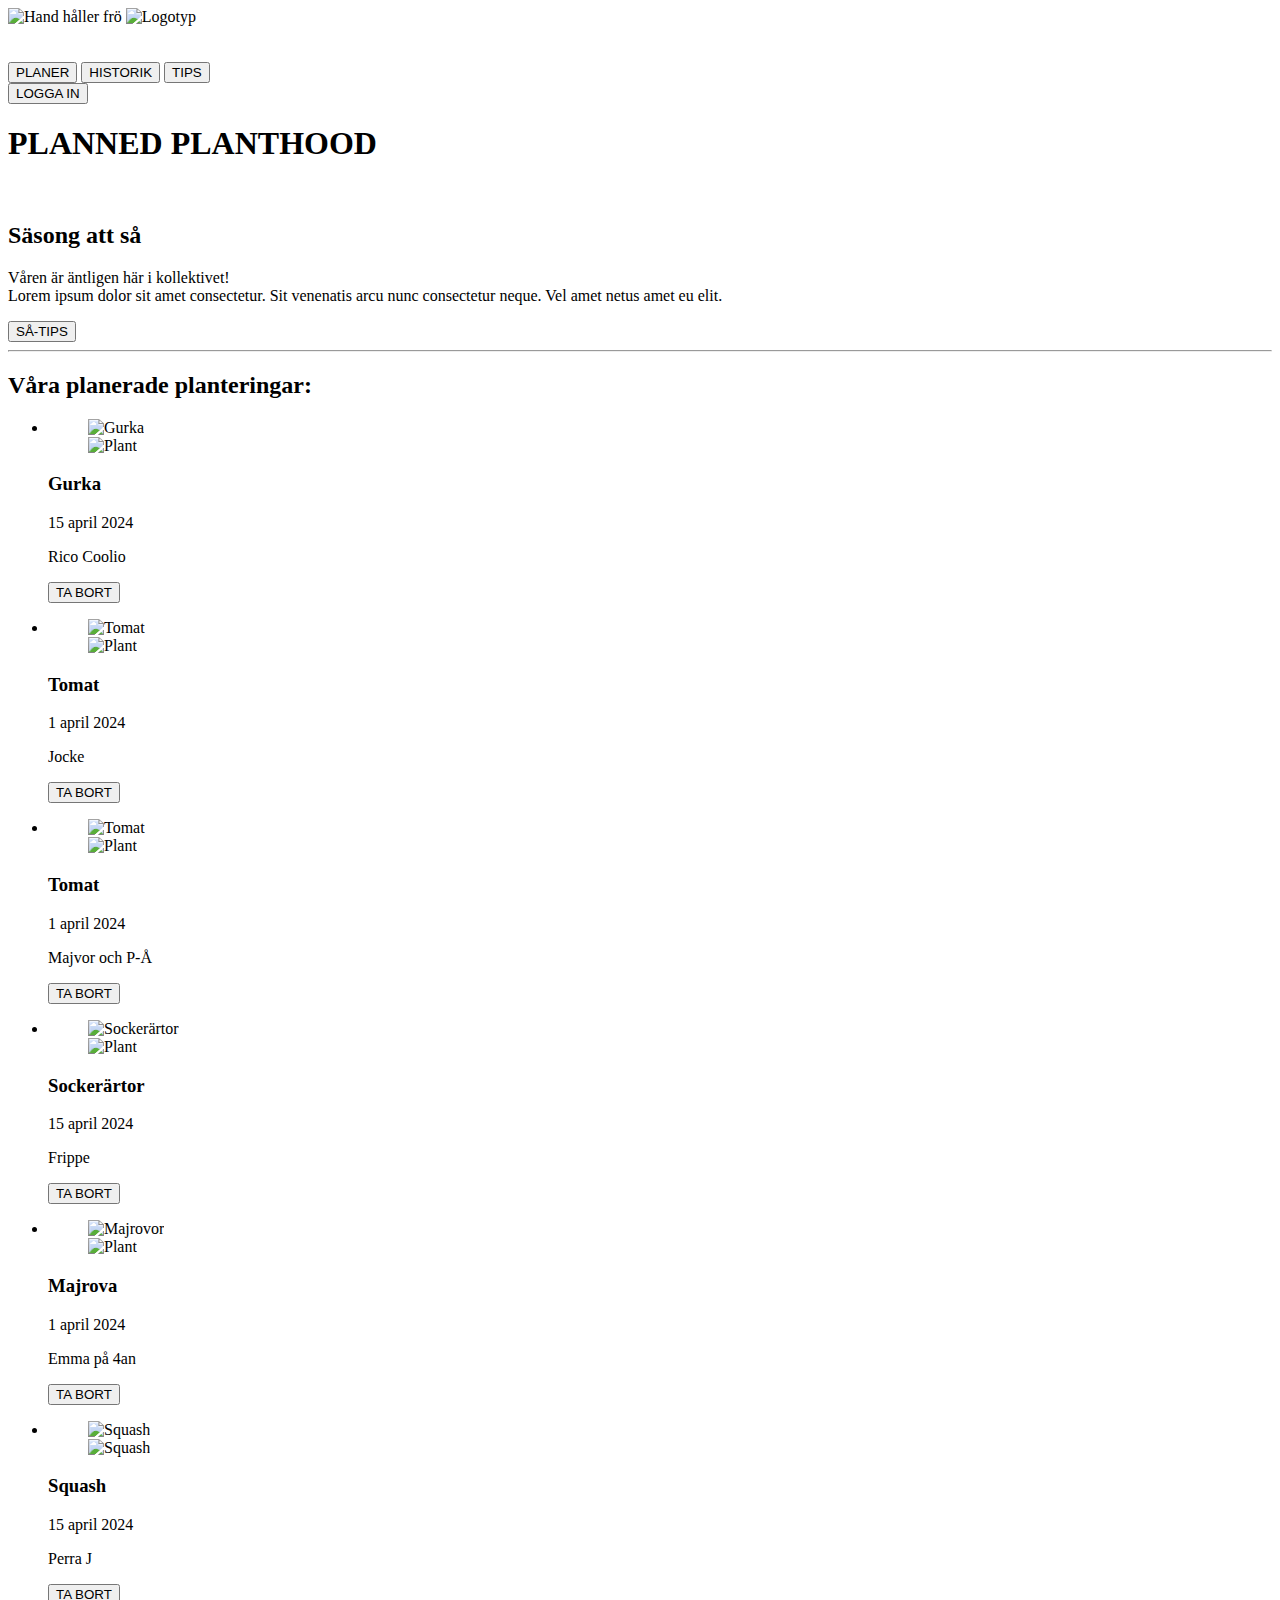
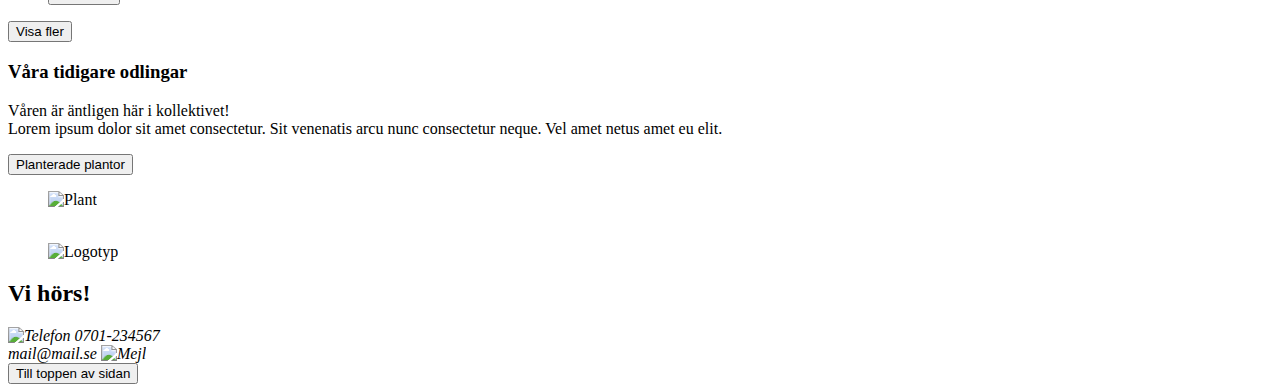
==== index.html @ e072df99 "Index.html" ====
<!DOCTYPE html>
<html lang="en">
  <head>
    <meta charset="UTF-8" />
    <meta name="viewport" content="width=device-width, initial-scale=1.0" />
    <title>Examinerande-Uppgift</title>
    <link rel="stylesheet" href="style.css" />
  </head>
  <body>
    <div class="wrapper">
      <header>
        <section class="header__wrapper">
          <aside class="header__left">
            <article class="header__image-box header__image-box--main">
              <img
                class="header__image header__image--main"
                src="PNG/Hand-Frö.png"
                alt="Hand håller frö"
              />
              <img class="header__overlay" src="SVG/Logo.svg" alt="Logotyp" />
            </article>
          </aside>

          <aside class="header__right">
            <article class="header__image-box header__image-box--top">
              <img
                class="header__image header__image--icon"
                src="SVG/seedling.svg"
                alt=""
              />
            </article>
            <article class="header__image-box header__image-box--bottom">
              <img
                class="header__image header__image--icon"
                src="SVG/dig.svg"
                alt=""
              />
            </article>
          </aside>
        </section>
      </header>

      <nav>
        <button class="main-nav__button">PLANER</button>
        <button class="main-nav__button">HISTORIK</button>
        <button class="main-nav__button">TIPS</button>
        <form action="index2.html" method="get">
          <button type="submit" class="main-nav__button-log">LOGGA IN</button>
        </form>
      </nav>

      <main>
        <section class="main-section">
          <article class="main-section__header">
            <h1 class="main-section__title">PLANNED PLANTHOOD</h1>
          </article>
          <article class="main-section__content">
            <figure class="main-section__figure">
              <figcaption class="main-section__circle">
                <img
                  class="main-section__image"
                  src="SVG/Vectorseedpackage.svg"
                  alt=""
                />
              </figcaption>
            </figure>
            <aside class="main-section__info">
              <section class="main-section__container">
                <h2 class="main-section__subtitle">Säsong att så</h2>
                <p class="main-section__text">
                  Våren är äntligen här i kollektivet!<br />
                  Lorem ipsum dolor sit amet consectetur. Sit venenatis arcu
                  nunc consectetur neque. Vel amet netus amet eu elit.
                </p>
                <button class="main-section__button">SÅ-TIPS</button>
              </section>
            </aside>
          </article>
          <section class="main-section__footer">
            <hr class="main-section__line" />
          </section>
        </section>

        <section class="planned-plantings">
          <h2 class="planned-plantings__title">Våra planerade planteringar:</h2>

          <article class="planned-plantings__row">
            <ul class="planned-plantings__list">
              <li class="planned-plantings__card">
                <figure class="planned-plantings__image-container">
                  <img
                    src="PNG/Gurka.png"
                    alt="Gurka"
                    class="planned-plantings__image"
                  />
                  <figcaption class="planned-plantings__overlay">
                    <img
                      src="SVG/plant.svg"
                      alt="Plant"
                      class="planned-plantings__overlay-icon"
                    />
                  </figcaption>
                </figure>
                <section class="planned-plantings__content">
                  <section class="planned-plantings__header">
                    <h3 class="planned-plantings__plant-name">Gurka</h3>
                    <time class="planned-plantings__date">15 april 2024</time>
                  </section>
                  <section class="planned-plantings__footer">
                    <p class="planned-plantings__person">Rico Coolio</p>
                    <button class="planned-plantings__remove-btn">
                      TA BORT
                    </button>
                  </section>
                </section>
              </li>

              <li class="planned-plantings__card">
                <figure class="planned-plantings__image-container">
                  <img
                    src="PNG/Tomat.png"
                    alt="Tomat"
                    class="planned-plantings__image"
                  />
                  <figcaption class="planned-plantings__overlay">
                    <img
                      src="SVG/plant.svg"
                      alt="Plant"
                      class="planned-plantings__overlay-icon"
                    />
                  </figcaption>
                </figure>
                <section class="planned-plantings__content">
                  <section class="planned-plantings__header">
                    <h3 class="planned-plantings__plant-name">Tomat</h3>
                    <time class="planned-plantings__date">1 april 2024</time>
                  </section>
                  <section class="planned-plantings__footer">
                    <p class="planned-plantings__person">Jocke</p>
                    <button class="planned-plantings__remove-btn">
                      TA BORT
                    </button>
                  </section>
                </section>
              </li>

              <li class="planned-plantings__card">
                <figure class="planned-plantings__image-container">
                  <img
                    src="PNG/Tomat-2.png"
                    alt="Tomat"
                    class="planned-plantings__image"
                  />
                  <figcaption class="planned-plantings__overlay">
                    <img
                      src="SVG/plant.svg"
                      alt="Plant"
                      class="planned-plantings__overlay-icon"
                    />
                  </figcaption>
                </figure>
                <section class="planned-plantings__content">
                  <section class="planned-plantings__header">
                    <h3 class="planned-plantings__plant-name">Tomat</h3>
                    <time class="planned-plantings__date">1 april 2024</time>
                  </section>
                  <section class="planned-plantings__footer">
                    <p class="planned-plantings__person">Majvor och P-Å</p>
                    <button class="planned-plantings__remove-btn">
                      TA BORT
                    </button>
                  </section>
                </section>
              </li>
            </ul>
          </article>

          <article class="planned-plantings__row">
            <ul class="planned-plantings__list">
              <li class="planned-plantings__card">
                <figure class="planned-plantings__image-container">
                  <img
                    src="PNG/Bon.png"
                    alt="Sockerärtor"
                    class="planned-plantings__image"
                  />
                  <figcaption class="planned-plantings__overlay">
                    <img
                      src="SVG/plant.svg"
                      alt="Plant"
                      class="planned-plantings__overlay-icon"
                    />
                  </figcaption>
                </figure>
                <section class="planned-plantings__content">
                  <section class="planned-plantings__header">
                    <h3 class="planned-plantings__plant-name">Sockerärtor</h3>
                    <time class="planned-plantings__date">15 april 2024</time>
                  </section>
                  <section class="planned-plantings__footer">
                    <p class="planned-plantings__person">Frippe</p>
                    <button class="planned-plantings__remove-btn">
                      TA BORT
                    </button>
                  </section>
                </section>
              </li>

              <li class="planned-plantings__card">
                <figure class="planned-plantings__image-container">
                  <img
                    src="PNG/Majrova.png"
                    alt="Majrovor"
                    class="planned-plantings__image"
                  />
                  <figcaption class="planned-plantings__overlay">
                    <img
                      src="SVG/plant.svg"
                      alt="Plant"
                      class="planned-plantings__overlay-icon"
                    />
                  </figcaption>
                </figure>
                <section class="planned-plantings__content">
                  <section class="planned-plantings__header">
                    <h3 class="planned-plantings__plant-name">Majrova</h3>
                    <time class="planned-plantings__date">1 april 2024</time>
                  </section>
                  <section class="planned-plantings__footer">
                    <p class="planned-plantings__person">Emma på 4an</p>
                    <button class="planned-plantings__remove-btn">
                      TA BORT
                    </button>
                  </section>
                </section>
              </li>

              <li class="planned-plantings__card">
                <figure class="planned-plantings__image-container">
                  <img
                    src="PNG/Squash.png"
                    alt="Squash"
                    class="planned-plantings__image"
                  />
                  <figcaption class="planned-plantings__overlay">
                    <img
                      src="SVG/plant.svg"
                      alt="Squash"
                      class="planned-plantings__overlay-icon"
                    />
                  </figcaption>
                </figure>
                <section class="planned-plantings__content">
                  <section class="planned-plantings__header">
                    <h3 class="planned-plantings__plant-name">Squash</h3>
                    <time class="planned-plantings__date">15 april 2024</time>
                  </section>
                  <section class="planned-plantings__footer">
                    <p class="planned-plantings__person">Perra J</p>
                    <button class="planned-plantings__remove-btn">
                      TA BORT
                    </button>
                  </section>
                </section>
              </li>
            </ul>
          </article>

          <button class="planned-plantings__more-btn">Visa fler</button>
        </section>

        <section class="end-section">
          <article class="end-section__content">
            <aside class="end-section__info">
              <section class="end-section__container">
                <h3 class="end-section__h3">Våra tidigare odlingar</h3>
                <p class="end-section__text">
                  Våren är äntligen här i kollektivet!<br />
                  Lorem ipsum dolor sit amet consectetur. Sit venenatis arcu
                  nunc consectetur neque. Vel amet netus amet eu elit.
                </p>
                <button class="end-section__button">Planterade plantor</button>
              </section>
            </aside>

            <figure class="end-section__figure">
              <figcaption class="end-section__circle">
                <img
                  class="end-section__image"
                  src="SVG/plant.svg"
                  alt="Plant"
                />
              </figcaption>
            </figure>
          </article>
        </section>
      </main>

      <footer class="footer frame">
        <section class="footer__main">
          <figure class="footer__image-container">
            <img class="footer__image" src="PNG/Hand-Jord.png" alt="" />
            <figcaption class="footer__overlay"></figcaption>
            <img class="footer__logo" src="SVG/Logo.svg" alt="Logotyp" />
          </figure>
      
          <section class="footer__content">
            <h2 class="footer__heading">Vi hörs!</h2>
          </section>
      
          <address class="footer__contact">
            <article class="footer__contact-item footer__contact-item--phone">
              <img class="footer__icon" src="SVG/telephone.svg" alt="Telefon" />
              <span class="footer__contact-info">0701-234567</span>
            </article>
            <section class="footer__contact-item footer__contact-item--email">
              <span class="footer__contact-info">mail@mail.se</span>
              <img class="footer__icon" src="SVG/envelope.svg" alt="Mejl" />
            </section>
          </address>
        </section>
      
        <section class="footer__to-top">
          <button class="footer__button">Till toppen av sidan</button>
        </section>
      </footer>
    </div>
  </body>
</html>
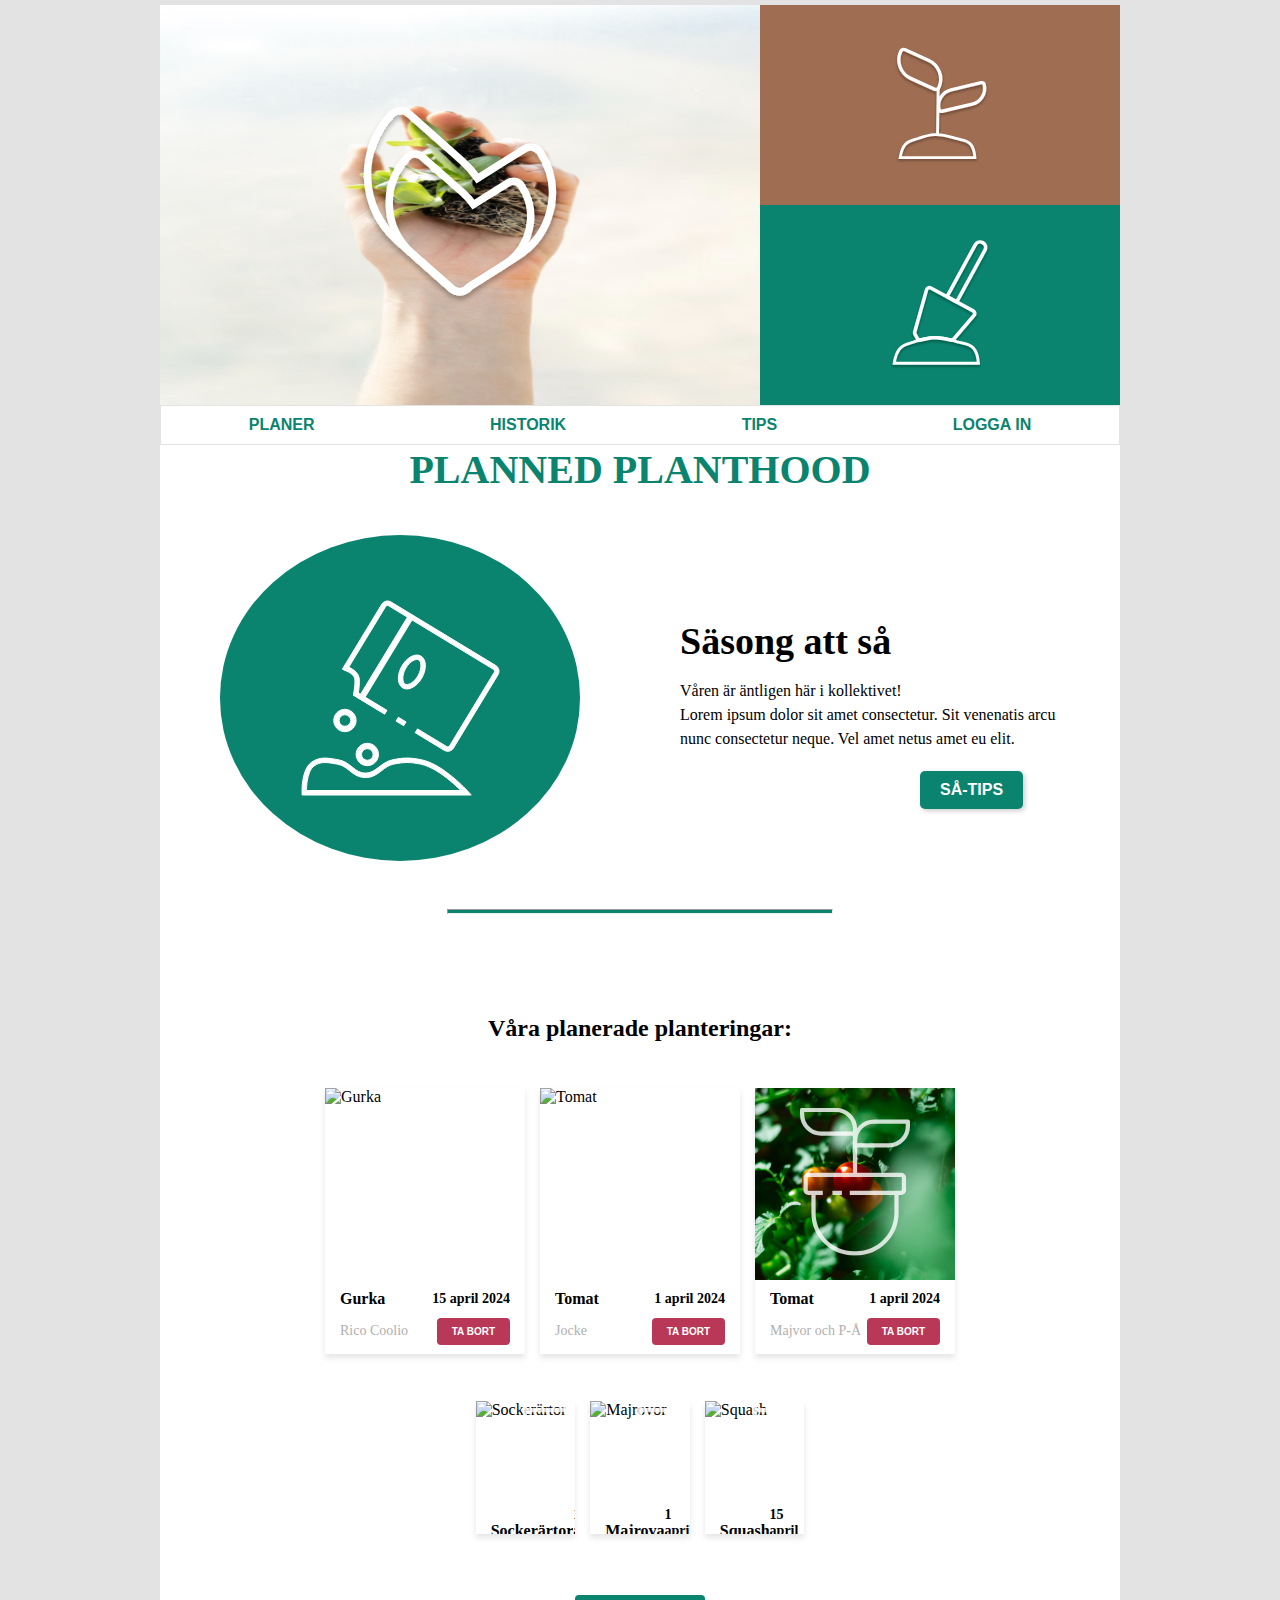
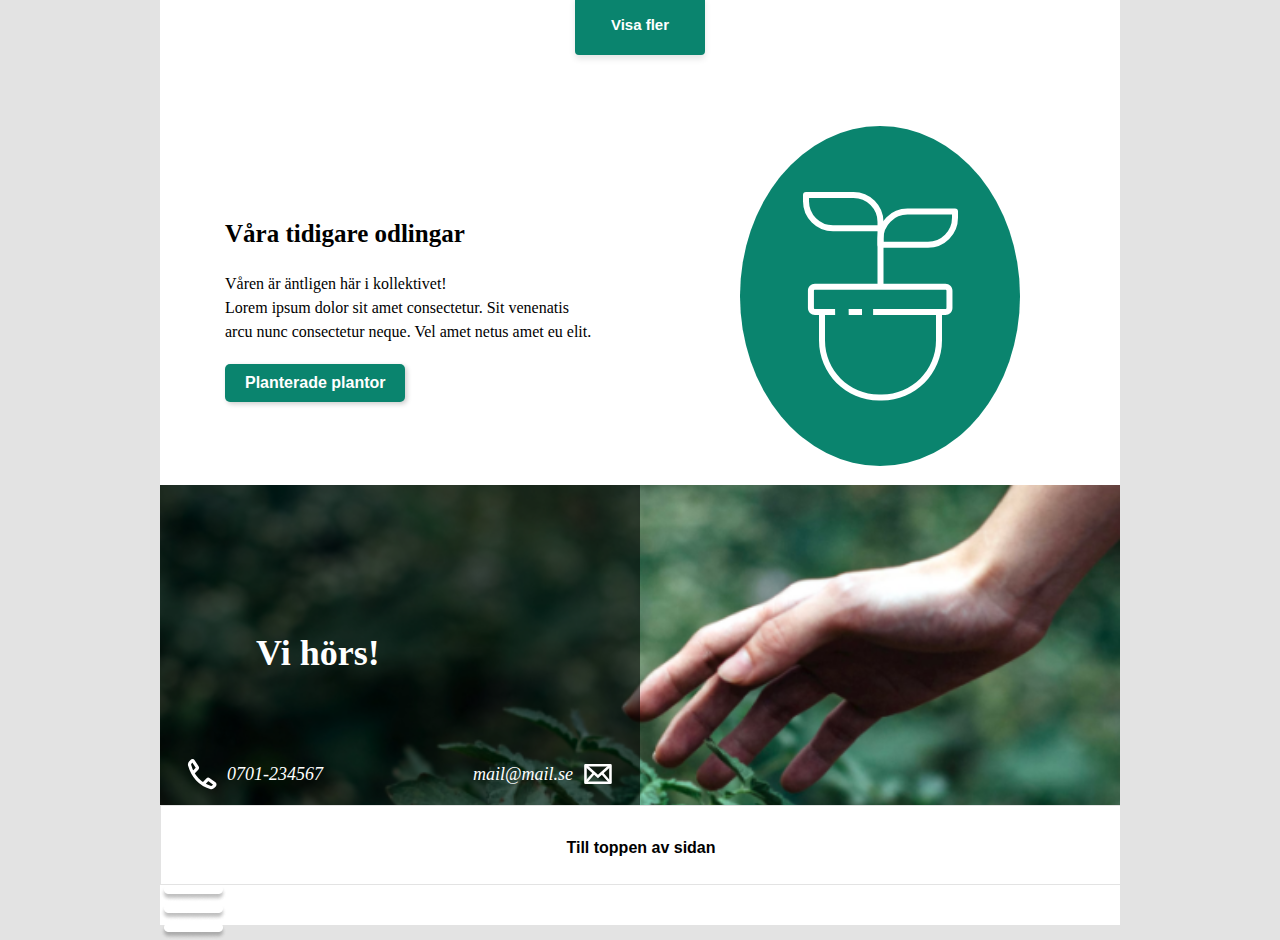
==== commit af54ee67: "Update index.html" ====
--- a/index.html
+++ b/index.html
@@ -3,7 +3,7 @@
   <head>
     <meta charset="UTF-8" />
     <meta name="viewport" content="width=device-width, initial-scale=1.0" />
-    <title>Examinerande-Uppgift</title>
+    <title>PLANNED PLANTHOOD</title>
     <link rel="stylesheet" href="style.css" />
   </head>
   <body>
@@ -48,6 +48,8 @@
           <button type="submit" class="main-nav__button-log">LOGGA IN</button>
         </form>
       </nav>
+
+      <img src="PNG/burgir.png" alt="burgir" class="burgir">
 
       <main>
         <section class="main-section">
--- a/style.css
+++ b/style.css
@@ -0,0 +1,911 @@
+body {
+  background-color: #e3e3e3;
+  display: flex;
+  flex-direction: column;
+  min-height: 100vh;
+  margin: 0;
+}
+
+.wrapper {
+  flex: 1;
+  max-width: 960px;
+  margin: 0 auto;
+  display: grid;
+  background-color: white;
+  border: 5px solid #e3e3e3;
+  grid-template-columns: repeat(12, 1fr);
+  grid-template-rows: auto;
+  grid-auto-rows: 40px;
+}
+
+header {
+  background-color: red;
+  grid-column: 1/-1;
+  grid-row: 1/8;
+  display: flex;
+  flex-direction: row;
+}
+
+.header__wrapper {
+  background-color: white;
+  width: 100%;
+  display: flex;
+  flex-direction: row;
+}
+
+.header__left {
+  background-color: rgb(255, 0, 0);
+  width: 80%;
+}
+
+.header__image-box--main {
+  display: flex;
+  justify-content: center;
+  align-items: center;
+  position: relative;
+}
+
+.header__image--main {
+  width: 600px;
+  height: 400px;
+}
+
+.header__overlay {
+  position: absolute;
+  top: 50%;
+  left: 50%;
+  transform: translate(-50%, -50%);
+  width: 200px;
+  height: auto;
+}
+
+.header__right {
+  background-color: #9e6d52;
+  width: 50%;
+  display: flex;
+  flex-direction: column;
+}
+
+.header__image-box--top {
+  background-color: #9e6d52;
+  height: 50%;
+  display: flex;
+  justify-content: center;
+  align-items: center;
+}
+
+.header__image-box--bottom {
+  background-color: #0a846e;
+  height: 50%;
+  display: flex;
+  justify-content: center;
+  align-items: center;
+}
+
+.header__image--icon {
+  width: 100px;
+}
+
+nav {
+  background-color: rgb(255, 255, 255);
+  border: 1px solid #e3e3e3;
+  grid-column: 1/13;
+  grid-row: 8/9;
+  display: flex;
+  justify-content: space-around;
+}
+
+.main-nav__button {
+  background: transparent;
+  color: #0a846e;
+  font-size: 1rem;
+  border: none;
+  outline: none;
+  cursor: pointer;
+  font-weight: bold;
+}
+
+.main-nav__button-log {
+  background: transparent;
+  padding-top: 10px;
+  color: #0a846e;
+  font-size: 1rem;
+  border: none;
+  outline: none;
+  cursor: pointer;
+  font-weight: bold;
+}
+
+.main-nav__button:hover {
+  color: #7d60fd;
+  transform: scale(1.1);
+}
+
+.main-nav__button-log:hover {
+  color: #7d60fd;
+  transform: scale(1.1);
+}
+
+main {
+  background-color: rgb(255, 255, 255);
+  grid-column: 1/13;
+  grid-row: 9/50;
+  display: grid;
+  grid-template-columns: repeat(4, 1fr);
+  grid-template-rows: auto;
+  gap: 10px;
+}
+
+.main-section {
+  grid-column: 1/13;
+  display: flex;
+  flex-direction: column;
+  justify-content: center;
+  align-items: center;
+}
+
+.main-section__header {
+  background-color: white;
+  display: flex;
+  justify-content: center;
+  align-items: center;
+  width: 100%;
+  height: 10%;
+}
+
+.main-section__title {
+  font-size: 40px;
+  font-family: Maven Pro;
+  color: #0a846e;
+}
+
+.main-section__content {
+  background-color: #fff;
+  display: flex;
+  justify-content: center;
+  align-items: center;
+  width: 100%;
+  height: 100%;
+}
+
+.main-section__figure {
+  display: flex;
+  justify-content: center;
+  align-items: center;
+  width: 100%;
+  height: 100%;
+}
+
+.main-section__circle {
+  background-color: #0a846e;
+  display: flex;
+  justify-content: center;
+  align-items: center;
+  border-radius: 50%;
+  width: 90%;
+  height: 80%;
+}
+
+.main-section__image {
+  max-width: 100%;
+  height: auto;
+}
+
+.main-section__info {
+  display: flex;
+  justify-content: center;
+  align-items: center;
+  width: 100%;
+  height: 100%;
+}
+
+.main-section__container {
+  width: 400px;
+  margin: 20px;
+  padding: 20px;
+  text-align: left;
+}
+
+.main-section__subtitle {
+  font-size: 38px;
+  font-weight: bold;
+  margin-bottom: 10px;
+  color: #000;
+}
+
+.main-section__text {
+  font-size: 16px;
+  color: #000;
+  margin-bottom: 20px;
+  line-height: 1.5;
+}
+
+.main-section__button {
+  background-color: #0a846e;
+  color: #fff;
+  font-weight: bold;
+  font-size: 16px;
+  padding: 10px 20px;
+  border: none;
+  border-radius: 5px;
+  box-shadow: 2px 2px 5px rgba(0, 0, 0, 0.2);
+  cursor: pointer;
+  margin-left: 60%;
+}
+
+.main-section__button:hover {
+  background-color: #042e26;
+}
+
+.main-section__footer {
+  background-color: white;
+  display: flex;
+  justify-content: center;
+  align-items: center;
+  width: 100%;
+  height: 10%;
+}
+
+.main-section__line {
+  background-color: #0a846e;
+  width: 40%;
+  height: 5%;
+  margin-bottom: auto;
+}
+
+.main-section__line:hover {
+  background-color: #042e26;
+}
+
+.planned-plantings {
+  background-color: rgb(255, 255, 255);
+  grid-column: 1/13;
+  display: flex;
+  flex-direction: column;
+  justify-content: center;
+  align-items: center;
+  gap: 15px;
+}
+
+.planned-plantings__title {
+  background-color: rgb(255, 255, 255);
+  font-size: 24px;
+  margin-bottom: 15px;
+}
+
+.planned-plantings__row {
+  background-color: rgb(255, 255, 255);
+  display: flex;
+  flex-direction: row;
+  justify-content: center;
+  align-items: center;
+}
+
+.planned-plantings__list {
+  background-color: rgb(255, 255, 255);
+  display: flex;
+  flex-wrap: wrap;
+  gap: 15px;
+  justify-content: center;
+  padding: 0;
+  list-style: none;
+  width: 100%;
+}
+
+.planned-plantings__card {
+  background-color: white;
+  overflow: hidden;
+  box-shadow: 0 4px 6px rgba(0, 0, 0, 0.1);
+  flex: 1 1 calc(25% - 40px);
+  max-width: calc(25% - 40px);
+  display: flex;
+  flex-direction: column;
+  aspect-ratio: 3 / 4;
+}
+
+.planned-plantings__image-container {
+  background-color: rgb(255, 255, 255);
+  position: relative;
+  flex: 0 0 auto;
+  height: 72%;
+  overflow: hidden;
+  margin: 0;
+}
+
+.planned-plantings__image {
+  background-color: rgb(255, 255, 255);
+  width: 100%;
+  height: 100%;
+  object-fit: cover;
+}
+
+.planned-plantings__overlay {
+  position: absolute;
+  top: 50%;
+  left: 50%;
+  transform: translate(-50%, -50%);
+  opacity: 0.8;
+  margin: 0;
+}
+
+.planned-plantings__overlay-icon {
+  width: 110px;
+  height: auto;
+}
+
+.planned-plantings__content {
+  background-color: rgb(255, 255, 255);
+  padding: 10px 15px;
+  display: flex;
+  flex-direction: column;
+  justify-content: space-between;
+  flex-grow: 1;
+}
+
+.planned-plantings__header {
+  background-color: rgb(255, 255, 255);
+  display: flex;
+  justify-content: space-between;
+  align-items: center;
+  margin-bottom: 10px;
+}
+
+.planned-plantings__plant-name {
+  background-color: rgb(255, 255, 255);
+  margin: 0;
+  font-size: 16px;
+  font-weight: bold;
+}
+
+.planned-plantings__date {
+  background-color: rgb(255, 255, 255);
+  font-size: 14px;
+  color: #000000;
+  font-weight: bold;
+}
+
+.planned-plantings__footer {
+  background-color: rgb(255, 255, 255);
+  display: flex;
+  justify-content: space-between;
+  align-items: center;
+  margin-top: auto;
+}
+
+.planned-plantings__person {
+  background-color: white;
+  margin: 0;
+  font-size: 14px;
+  color: #b0afaf;
+}
+
+.planned-plantings__remove-btn {
+  background-color: #b93857;
+  color: white;
+  border: none;
+  border-radius: 4px;
+  padding: 8px 15px;
+  cursor: pointer;
+  font-size: 10px;
+  font-weight: bold;
+  transition: background-color 0.3s;
+}
+
+.planned-plantings__remove-btn:hover {
+  background-color: #421520;
+}
+
+.planned-plantings__more-btn {
+  background-color: #0a846e;
+  width: 130px;
+  height: 60px;
+  color: white;
+  border: none;
+  border-radius: 4px;
+  margin-top: 30px;
+  cursor: pointer;
+  font-size: 15px;
+  font-weight: bold;
+  box-shadow: 0 4px 6px rgba(0, 0, 0, 0.1);
+  transition: background-color 0.3s;
+}
+
+.planned-plantings__more-btn:hover {
+  background-color: #042e26;
+}
+
+.end-section {
+  grid-column: 1/13;
+  display: flex;
+  flex-direction: column;
+  justify-content: center;
+  align-items: center;
+  gap: 15px;
+}
+
+.end-section__content {
+  background-color: #ffffff;
+  display: flex;
+  justify-content: center;
+  align-items: center;
+  width: 100%;
+  height: 100%;
+}
+
+.end-section__figure {
+  display: flex;
+  justify-content: center;
+  align-items: center;
+  width: 100%;
+  height: 100%;
+}
+
+.end-section__circle {
+  background-color: #0a846e;
+  display: flex;
+  justify-content: center;
+  align-items: center;
+  border-radius: 100%;
+  width: 70%;
+  height: 90%;
+}
+
+.end-section__image {
+  max-width: 100%;
+  height: auto;
+}
+
+.end-section__info {
+  display: flex;
+  justify-content: center;
+  align-items: center;
+  width: 100%;
+  height: 100%;
+}
+
+.end-section__container {
+  width: 400px;
+  margin: 20px;
+  padding: 20px;
+  text-align: left;
+}
+
+.end-section__text {
+  font-size: 16px;
+  color: #000;
+  margin-bottom: 20px;
+  margin-left: 25px;
+  line-height: 1.5;
+}
+
+.end-section__h3 {
+  font-size: 25px;
+  color: #000;
+  margin-bottom: 20px;
+  margin-left: 25px;
+  line-height: 1.5;
+}
+
+.end-section__button {
+  margin-left: 25px;
+  background-color: #0a846e;
+  color: #fff;
+  font-weight: bold;
+  font-size: 16px;
+  padding: 10px 20px;
+  border: none;
+  border-radius: 5px;
+  box-shadow: 2px 2px 5px rgba(0, 0, 0, 0.2);
+  cursor: pointer;
+}
+
+.end-section__button:hover {
+  background-color: #042e26;
+}
+
+.footer.frame {
+  grid-column: 1/13;
+  grid-row: 50/60;
+  display: flex;
+  flex-direction: column;
+  width: 100%;
+  position: relative;
+  overflow: hidden;
+}
+
+.footer__main {
+  position: relative;
+  display: flex;
+  width: 100%;
+  height: 80%;
+}
+
+.footer__image-container {
+  width: 100%;
+  height: 100%;
+  margin: 0;
+  position: relative;
+}
+
+.footer__image {
+  width: 100%;
+  height: 100%;
+  object-fit: cover;
+}
+
+.footer__overlay {
+  position: absolute;
+  top: 0;
+  left: 0;
+  width: 50%;
+  height: 100%;
+  background-color: rgba(0, 0, 0, 0.6);
+  display: flex;
+  justify-content: center;
+  align-items: center;
+}
+
+.footer__logo {
+  position: absolute;
+  top: 50%;
+  left: 125%;
+  transform: translateY(-50%);
+}
+
+.footer__content {
+  background-color: transparent;
+  position: absolute;
+  top: 50%;
+  left: 10%;
+  transform: translateY(-50%);
+  color: #ffffff;
+  z-index: 1;
+  text-align: left;
+}
+
+.footer__heading {
+  font-size: 36px;
+  margin-bottom: 15px;
+}
+
+.footer__contact {
+  position: absolute;
+  bottom: 15px;
+  left: 25%;
+  transform: translateX(-50%);
+  color: #ffffff;
+  display: flex;
+  gap: 150px;
+  align-items: center;
+  font-size: 18px;
+  z-index: 1;
+}
+
+.footer__contact-item {
+  display: flex;
+  align-items: center;
+  gap: 10px;
+}
+
+.footer__icon {
+  width: 30px;
+  height: auto;
+}
+
+.footer__to-top {
+  background-color: rgb(255, 255, 255);
+  border: 1px solid #e3e3e3;
+  display: flex;
+  justify-content: center;
+  align-items: center;
+  width: 100%;
+  height: 20%;
+}
+
+.footer__button {
+  background-color: #ffffff;
+  color: #000000;
+  font-weight: bold;
+  font-size: 16px;
+  padding: 10px 20px;
+  border: none;
+  cursor: pointer;
+  margin-top: 5px;
+}
+
+.footer__button:hover {
+  color: #7d60fd;
+  transform: scale(1.1);
+}
+
+@media (max-width: 768px) {
+  .wrapper {
+    max-width: 100%;
+    flex: 1;
+    display: flex;
+    flex-direction: column;
+  }
+
+  .header__wrapper {
+    order: -1;
+  }
+
+  header {
+    flex-direction: row;
+    height: 100%;
+  }
+
+  .header__wrapper {
+    display: flex;
+    flex-direction: column;
+    height: 100%;
+  }
+
+  .header__left {
+    width: 100%;
+    height: 100%;
+  }
+
+  .header__right {
+    flex-direction: row;
+    width: 100%;
+    height: 100%;
+    display: flex;
+    justify-content: center;
+  }
+
+  .header__image-box--top,
+  .header__image-box--bottom {
+    width: 100%;
+    height: 100%;
+  }
+
+  nav {
+    display: none;
+  }
+
+  .main-section__header {
+    display: flex;
+    justify-content: center;
+    align-items: center;
+    height: 10%;
+    text-align: center;
+  }
+
+  .main-section__title {
+    font-size: 1.8rem;
+    color: #0a846e;
+    padding-bottom: 15%;
+  }
+
+  .main-section__content {
+    display: flex;
+    flex-direction: column;
+    align-items: center;
+    height: 70%;
+  }
+
+  .main-section__info {
+    width: 100%;
+    height: 40%;
+    order: 1;
+  }
+
+  .main-section__subtitle {
+    text-align: center;
+  }
+
+  .main-section__text {
+    text-align: center;
+  }
+
+  .main-section__button {
+    align-self: center;
+    margin-left: 125px;
+  }
+
+  .main-section__figure {
+    width: 300px;
+    height: 300px;
+    order: 2;
+  }
+
+  .main-section__image {
+    width: 150px;
+    height: 200px;
+  }
+
+  .planned-plantings__title {
+    font-size: 1.5rem;
+    text-align: center;
+    margin: 20px 0;
+    color: #000000; 
+  }
+
+  .planned-plantings__row {
+    display: flex;
+    flex-wrap: wrap; /* Låter korten brytas över flera rader */
+    justify-content: space-between; /* Sprider korten jämnt över raden */
+    gap: 20px;
+  }
+
+  .planned-plantings__card {
+    flex: 0 0 calc(50% - 20px); /* Ger varje kort exakt 50% av bredden */
+    margin-bottom: 20px;
+    box-shadow: 0 4px 6px rgba(0, 0, 0, 0.1);
+    background-color: #fff;
+  }
+
+  .planned-plantings__image-container {
+    width: 100%;
+    height: auto;
+  }
+
+  .planned-plantings__image {
+    width: 100%;
+    height: auto;
+    object-fit: cover;
+  }
+
+  .planned-plantings__content {
+    padding: 10px;
+    display: flex;
+    flex-direction: column;
+  }
+
+  .end-section__content {
+    display: flex;
+    flex-direction: column-reverse;
+    align-items: center;
+    gap: 20px; 
+    padding: 10px;
+    max-width: 90%;
+  }
+
+  .end-section__figure {
+    display: flex;
+    justify-content: center;
+    align-items: center;
+  }
+
+  .end-section__circle {
+    background-color: #0A846E;
+    display: flex;
+    justify-content: center;
+    align-items: center;
+    border-radius: 50%;
+    width: 100x; 
+    height: 250px; 
+  }
+
+  .end-section__image {
+    justify-content: center;
+    align-items: center;
+    max-width: 50%;
+    height: auto;
+  }
+
+  .end-section__container {
+    text-align: center;
+    padding: 10px;
+  }
+
+  .end-section__h3 {
+    font-size: 1.5rem;
+  }
+
+  .end-section__text {
+    font-size: 1rem;
+  }
+
+  .end-section__button {
+    font-size: 14px;
+    padding: 8px 16px;
+  }
+  
+  .footer.frame {
+    width: 95%;
+    padding: 20px 10px;
+    background-color: #ffffff;
+    position: relative;
+  }
+
+  .footer__image-container {
+    position: relative;
+    width: 100%;
+    height: auto; 
+  }
+
+  .footer__image {
+    width: 100%; 
+    height: 100%;
+    object-fit: cover;
+  }
+
+  .footer__overlay {
+    position: absolute;
+    top: 275px;
+    left: 0;
+    width: 100%;
+    height: 40%;
+    background-color: rgba(0, 0, 0, 0.712);
+    z-index: 1;
+  }
+
+  .footer__logo {
+    position: absolute;
+    top: 130px;
+    left: 130px;
+    width: 150px;
+    height: auto;
+    z-index: 3;
+  }
+
+  .footer__content {
+    position: absolute;
+    top: 340px;
+    left: 50%;
+    transform: translateX(-50%);
+    text-align: center;
+    z-index: 4;
+    color: white;
+  }
+
+  .footer__heading {
+    font-size: 2rem;
+    height: 20;
+ 
+  }
+
+  .footer__contact {
+    display: flex;
+    flex-direction: row;
+    align-items: center;
+    gap: 180px;
+    position: absolute;
+    top: 390px;
+    left: 50%;
+    transform: translateX(-50%);
+    z-index: 5;
+  }
+
+  .footer__contact-item {
+    display: flex;
+    align-items: center;
+    gap: 8px;
+  }
+
+  .footer__icon {
+    width: 20px;
+    height: auto;
+  }
+
+  .footer__contact-info {
+    font-size: 1rem;
+    color: white;
+  }
+
+  .footer__to-top {
+    position: absolute;
+    bottom: 20px;
+    left: 50%;
+    height: 100px;
+    transform: translateX(-50%);
+    z-index: 6;
+  }
+
+  .footer__button {
+    background-color: #0a846e;
+    color: white;
+    font-size: 1rem;
+    padding: 10px 20px;
+    border: none;
+    border-radius: 5px;
+    cursor: pointer;
+    transition: background-color 0.3s;
+  }
+
+  .footer__button:hover {
+    background-color: #066655;
+  }
+}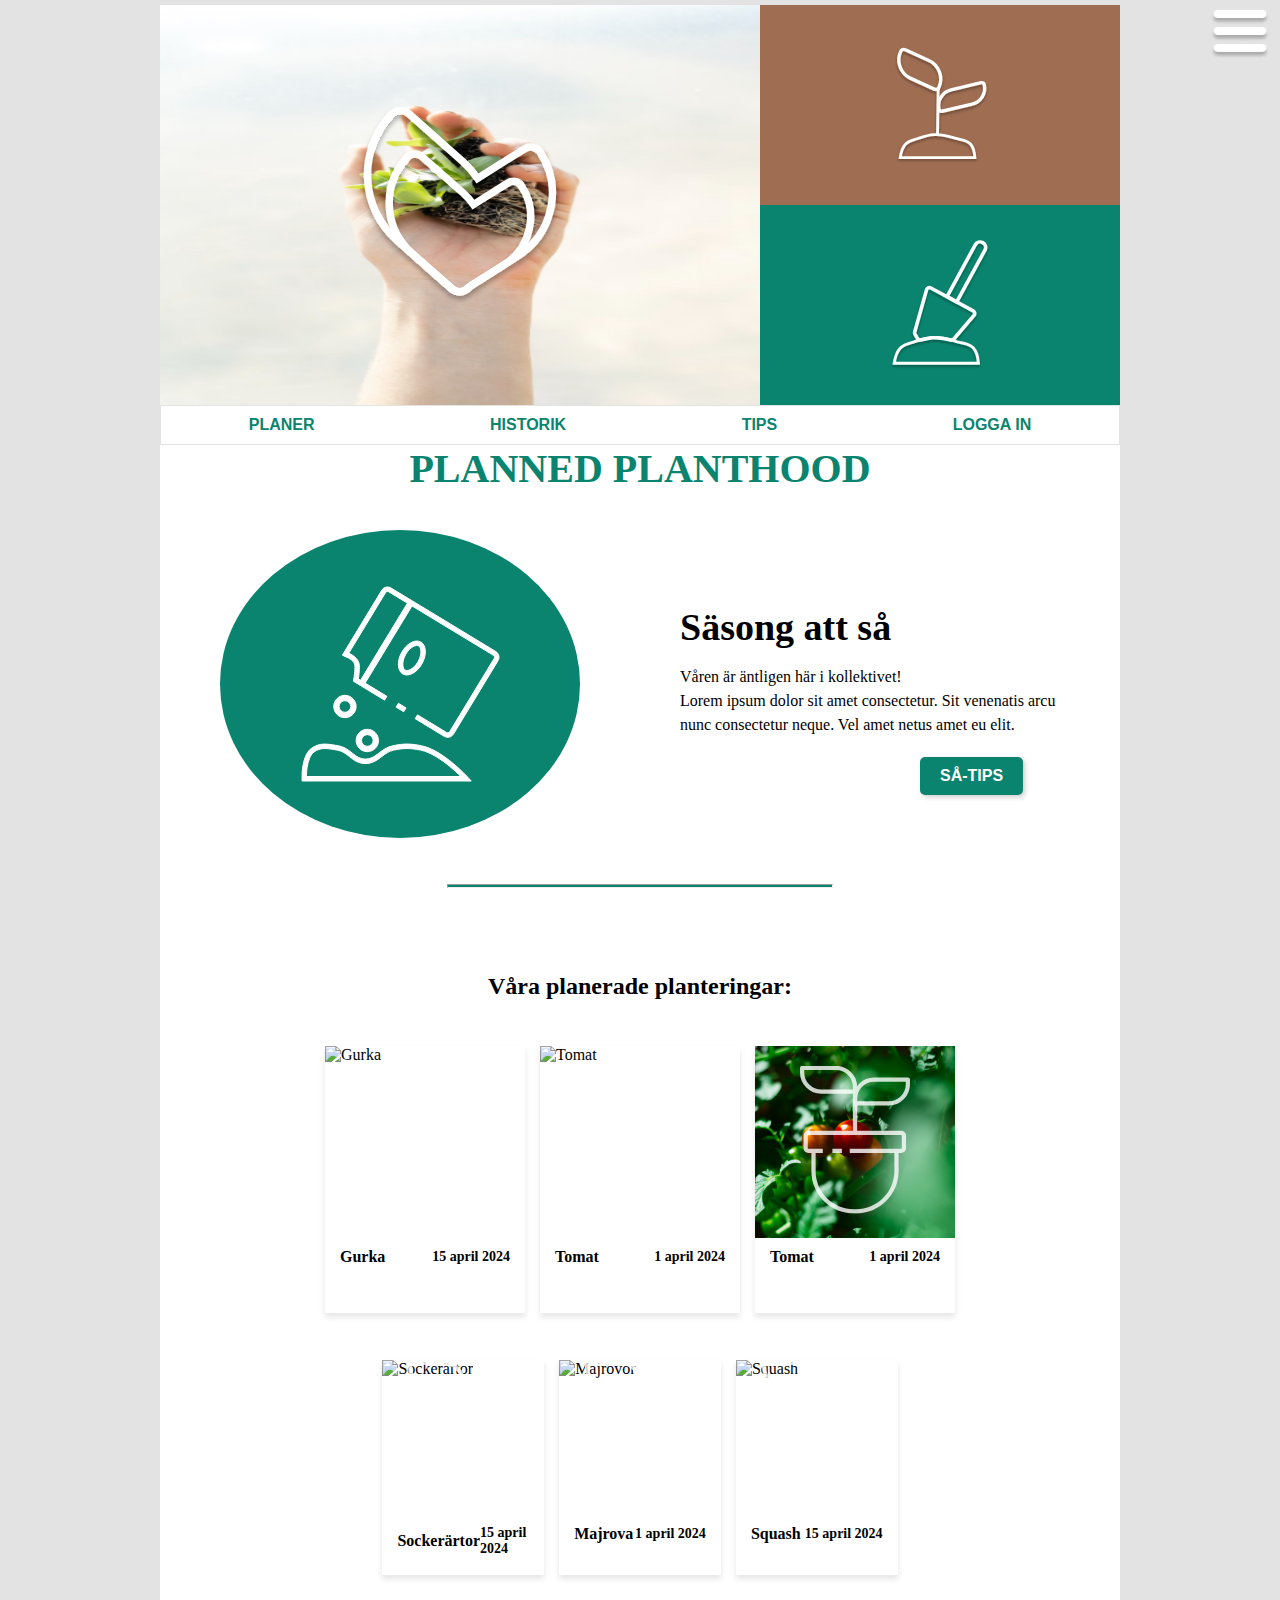
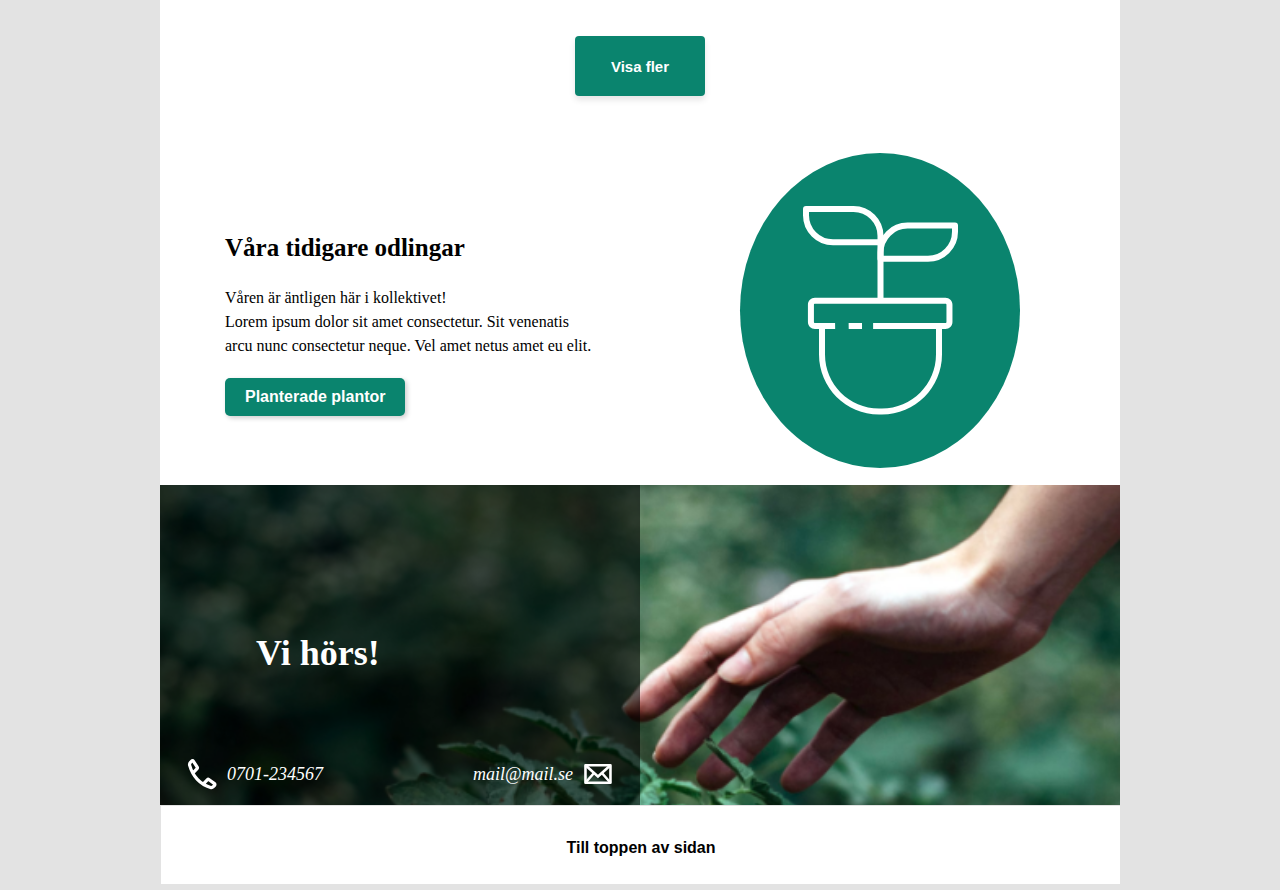
==== commit d8fbeb35: "Update index.html" ====
--- a/index.html
+++ b/index.html
@@ -113,6 +113,7 @@
                     <button class="planned-plantings__remove-btn">
                       TA BORT
                     </button>
+                    <img src="PNG/Vector (Stroke).png" alt="Ta bort" class="planned-plantings__remove-icon" />
                   </section>
                 </section>
               </li>
@@ -142,6 +143,7 @@
                     <button class="planned-plantings__remove-btn">
                       TA BORT
                     </button>
+                    <img src="PNG/Vector (Stroke).png" alt="Ta bort" class="planned-plantings__remove-icon" />
                   </section>
                 </section>
               </li>
@@ -171,6 +173,7 @@
                     <button class="planned-plantings__remove-btn">
                       TA BORT
                     </button>
+                    <img src="PNG/Vector (Stroke).png" alt="Ta bort" class="planned-plantings__remove-icon" />
                   </section>
                 </section>
               </li>
@@ -204,6 +207,7 @@
                     <button class="planned-plantings__remove-btn">
                       TA BORT
                     </button>
+                    <img src="PNG/Vector (Stroke).png" alt="Ta bort" class="planned-plantings__remove-icon" />
                   </section>
                 </section>
               </li>
@@ -233,6 +237,7 @@
                     <button class="planned-plantings__remove-btn">
                       TA BORT
                     </button>
+                    <img src="PNG/Vector (Stroke).png" alt="Ta bort" class="planned-plantings__remove-icon" />
                   </section>
                 </section>
               </li>
@@ -262,6 +267,7 @@
                     <button class="planned-plantings__remove-btn">
                       TA BORT
                     </button>
+                    <img src="PNG/Vector (Stroke).png" alt="Ta bort" class="planned-plantings__remove-icon" />
                   </section>
                 </section>
               </li>
--- a/style.css
+++ b/style.css
@@ -24,6 +24,15 @@
   grid-row: 1/8;
   display: flex;
   flex-direction: row;
+}
+
+.burgir {
+  position: fixed;
+  top: 10px;
+  right: 10px;
+  width: 60px;
+  height: auto;
+  z-index: 9999;
 }
 
 .header__wrapper {
@@ -619,293 +628,310 @@
 }
 
 @media (max-width: 768px) {
-  .wrapper {
-    max-width: 100%;
-    flex: 1;
-    display: flex;
-    flex-direction: column;
+  @media (max-width: 768px) {
+    .wrapper {
+      max-width: 100%;
+      flex: 1;
+      display: flex;
+      flex-direction: column;
+    }
+  
+    .header__wrapper {
+      order: -1;
+    }
+  
+    header {
+      flex-direction: row;
+      height: 100%;
+    }
+  
+    .header__wrapper {
+      display: flex;
+      flex-direction: column;
+      height: 100%;
+    }
+  
+    .header__left {
+      width: 100%;
+      height: 100%;
+    }
+  
+    .header__right {
+      flex-direction: row;
+      width: 100%;
+      height: 100%;
+      display: flex;
+      justify-content: center;
+    }
+  
+    .header__image-box--top,
+    .header__image-box--bottom {
+      width: 100%;
+      height: 100%;
+    }
+  
+    nav {
+      display: none;
+    }
+
+    .burgir {
+      display: block;
+      width: 40px;
+      padding-top: 10px;
+      padding-right: 10px;
+      width: 50px;
   }
 
-  .header__wrapper {
-    order: -1;
+  
+    .main-section__header {
+      display: flex;
+      justify-content: center;
+      align-items: center;
+      height: 10%;
+      text-align: center;
+    }
+  
+    .main-section__title {
+      font-size: 1.8rem;
+      color: #0a846e;
+      padding-bottom: 15%;
+    }
+  
+    .main-section__content {
+      display: flex;
+      flex-direction: column;
+      align-items: center;
+      height: 70%;
+    }
+  
+    .main-section__info {
+      width: 100%;
+      height: 40%;
+      order: 1;
+    }
+  
+    .main-section__subtitle {
+      text-align: center;
+    }
+  
+    .main-section__text {
+      text-align: center;
+    }
+  
+    .main-section__button {
+      align-self: center;
+      margin-left: 125px;
+    }
+  
+    .main-section__figure {
+      width: 300px;
+      height: 300px;
+      order: 2;
+    }
+  
+    .main-section__image {
+      width: 150px;
+      height: 200px;
+    }
+  
+    .planned-plantings__title {
+      font-size: 1.5rem;
+      text-align: center;
+      margin: 20px 0;
+      color: #000000; 
+    }
+  
+    .planned-plantings__row {
+      display: flex;
+      flex-wrap: wrap; 
+      justify-content: space-between;
+      gap: 20px;
+    }
+  
+    .planned-plantings__list {
+      display: flex;
+      flex-wrap: wrap;
+      gap: 20px;
+      justify-content: space-between;
+    }
+  
+    .planned-plantings__card {
+      flex: 0 0 calc(50% - 20px);
+      max-width: calc(50% - 20px);
+      margin-bottom: 20px;
+    }
+  
+    .planned-plantings__image-container {
+      width: 100%;
+      height: auto;
+    }
+  
+    .planned-plantings__image {
+      width: 100%;
+      height: auto;
+      object-fit: cover;
+    }
+  
+    .planned-plantings__content {
+      padding: 10px;
+      display: flex;
+      flex-direction: column;
+    }
+  
+    .end-section__content {
+      display: flex;
+      flex-direction: column-reverse;
+      align-items: center;
+      gap: 20px; 
+      padding: 10px;
+      max-width: 90%;
+    }
+  
+    .end-section__figure {
+      display: flex;
+      justify-content: center;
+      align-items: center;
+    }
+  
+    .end-section__circle {
+      background-color: #0A846E;
+      display: flex;
+      justify-content: center;
+      align-items: center;
+      border-radius: 50%;
+      width: 100x; 
+      height: 250px; 
+    }
+  
+    .end-section__image {
+      justify-content: center;
+      align-items: center;
+      max-width: 50%;
+      height: auto;
+    }
+  
+    .end-section__container {
+      text-align: center;
+      padding: 10px;
+    }
+  
+    .end-section__h3 {
+      font-size: 1.5rem;
+    }
+  
+    .end-section__text {
+      font-size: 1rem;
+    }
+  
+    .end-section__button {
+      font-size: 14px;
+      padding: 8px 16px;
+    }
+    
+    .footer.frame {
+      width: 95%;
+      padding: 20px 10px;
+      background-color: #ffffff;
+      position: relative;
+    }
+  
+    .footer__image-container {
+      position: relative;
+      width: 100%;
+      height: auto; 
+    }
+  
+    .footer__image {
+      width: 100%; 
+      height: 100%;
+      object-fit: cover;
+    }
+  
+    .footer__overlay {
+      position: absolute;
+      top: 275px;
+      left: 0;
+      width: 100%;
+      height: 40%;
+      background-color: rgba(0, 0, 0, 0.712);
+      z-index: 1;
+    }
+  
+    .footer__logo {
+      position: absolute;
+      top: 130px;
+      left: 130px;
+      width: 150px;
+      height: auto;
+      z-index: 3;
+    }
+  
+    .footer__content {
+      position: absolute;
+      top: 340px;
+      left: 50%;
+      transform: translateX(-50%);
+      text-align: center;
+      z-index: 4;
+      color: white;
+    }
+  
+    .footer__heading {
+      font-size: 2rem;
+      height: 20;
+   
+    }
+  
+    .footer__contact {
+      display: flex;
+      flex-direction: row;
+      align-items: center;
+      gap: 180px;
+      position: absolute;
+      top: 390px;
+      left: 50%;
+      transform: translateX(-50%);
+      z-index: 5;
+    }
+  
+    .footer__contact-item {
+      display: flex;
+      align-items: center;
+      gap: 8px;
+    }
+  
+    .footer__icon {
+      width: 20px;
+      height: auto;
+    }
+  
+    .footer__contact-info {
+      font-size: 1rem;
+      color: white;
+    }
+  
+    .footer__to-top {
+      position: absolute;
+      bottom: 20px;
+      left: 50%;
+      height: 100px;
+      transform: translateX(-50%);
+      z-index: 6;
+    }
+  
+    .footer__button {
+      background-color: #0a846e;
+      color: white;
+      font-size: 1rem;
+      padding: 10px 20px;
+      border: none;
+      border-radius: 5px;
+      cursor: pointer;
+      transition: background-color 0.3s;
+    }
+  
+    .footer__button:hover {
+      background-color: #066655;
+    }
   }
-
-  header {
-    flex-direction: row;
-    height: 100%;
-  }
-
-  .header__wrapper {
-    display: flex;
-    flex-direction: column;
-    height: 100%;
-  }
-
-  .header__left {
-    width: 100%;
-    height: 100%;
-  }
-
-  .header__right {
-    flex-direction: row;
-    width: 100%;
-    height: 100%;
-    display: flex;
-    justify-content: center;
-  }
-
-  .header__image-box--top,
-  .header__image-box--bottom {
-    width: 100%;
-    height: 100%;
-  }
-
-  nav {
-    display: none;
-  }
-
-  .main-section__header {
-    display: flex;
-    justify-content: center;
-    align-items: center;
-    height: 10%;
-    text-align: center;
-  }
-
-  .main-section__title {
-    font-size: 1.8rem;
-    color: #0a846e;
-    padding-bottom: 15%;
-  }
-
-  .main-section__content {
-    display: flex;
-    flex-direction: column;
-    align-items: center;
-    height: 70%;
-  }
-
-  .main-section__info {
-    width: 100%;
-    height: 40%;
-    order: 1;
-  }
-
-  .main-section__subtitle {
-    text-align: center;
-  }
-
-  .main-section__text {
-    text-align: center;
-  }
-
-  .main-section__button {
-    align-self: center;
-    margin-left: 125px;
-  }
-
-  .main-section__figure {
-    width: 300px;
-    height: 300px;
-    order: 2;
-  }
-
-  .main-section__image {
-    width: 150px;
-    height: 200px;
-  }
-
-  .planned-plantings__title {
-    font-size: 1.5rem;
-    text-align: center;
-    margin: 20px 0;
-    color: #000000; 
-  }
-
-  .planned-plantings__row {
-    display: flex;
-    flex-wrap: wrap; /* Låter korten brytas över flera rader */
-    justify-content: space-between; /* Sprider korten jämnt över raden */
-    gap: 20px;
-  }
-
-  .planned-plantings__card {
-    flex: 0 0 calc(50% - 20px); /* Ger varje kort exakt 50% av bredden */
-    margin-bottom: 20px;
-    box-shadow: 0 4px 6px rgba(0, 0, 0, 0.1);
-    background-color: #fff;
-  }
-
-  .planned-plantings__image-container {
-    width: 100%;
-    height: auto;
-  }
-
-  .planned-plantings__image {
-    width: 100%;
-    height: auto;
-    object-fit: cover;
-  }
-
-  .planned-plantings__content {
-    padding: 10px;
-    display: flex;
-    flex-direction: column;
-  }
-
-  .end-section__content {
-    display: flex;
-    flex-direction: column-reverse;
-    align-items: center;
-    gap: 20px; 
-    padding: 10px;
-    max-width: 90%;
-  }
-
-  .end-section__figure {
-    display: flex;
-    justify-content: center;
-    align-items: center;
-  }
-
-  .end-section__circle {
-    background-color: #0A846E;
-    display: flex;
-    justify-content: center;
-    align-items: center;
-    border-radius: 50%;
-    width: 100x; 
-    height: 250px; 
-  }
-
-  .end-section__image {
-    justify-content: center;
-    align-items: center;
-    max-width: 50%;
-    height: auto;
-  }
-
-  .end-section__container {
-    text-align: center;
-    padding: 10px;
-  }
-
-  .end-section__h3 {
-    font-size: 1.5rem;
-  }
-
-  .end-section__text {
-    font-size: 1rem;
-  }
-
-  .end-section__button {
-    font-size: 14px;
-    padding: 8px 16px;
-  }
-  
-  .footer.frame {
-    width: 95%;
-    padding: 20px 10px;
-    background-color: #ffffff;
-    position: relative;
-  }
-
-  .footer__image-container {
-    position: relative;
-    width: 100%;
-    height: auto; 
-  }
-
-  .footer__image {
-    width: 100%; 
-    height: 100%;
-    object-fit: cover;
-  }
-
-  .footer__overlay {
-    position: absolute;
-    top: 275px;
-    left: 0;
-    width: 100%;
-    height: 40%;
-    background-color: rgba(0, 0, 0, 0.712);
-    z-index: 1;
-  }
-
-  .footer__logo {
-    position: absolute;
-    top: 130px;
-    left: 130px;
-    width: 150px;
-    height: auto;
-    z-index: 3;
-  }
-
-  .footer__content {
-    position: absolute;
-    top: 340px;
-    left: 50%;
-    transform: translateX(-50%);
-    text-align: center;
-    z-index: 4;
-    color: white;
-  }
-
-  .footer__heading {
-    font-size: 2rem;
-    height: 20;
- 
-  }
-
-  .footer__contact {
-    display: flex;
-    flex-direction: row;
-    align-items: center;
-    gap: 180px;
-    position: absolute;
-    top: 390px;
-    left: 50%;
-    transform: translateX(-50%);
-    z-index: 5;
-  }
-
-  .footer__contact-item {
-    display: flex;
-    align-items: center;
-    gap: 8px;
-  }
-
-  .footer__icon {
-    width: 20px;
-    height: auto;
-  }
-
-  .footer__contact-info {
-    font-size: 1rem;
-    color: white;
-  }
-
-  .footer__to-top {
-    position: absolute;
-    bottom: 20px;
-    left: 50%;
-    height: 100px;
-    transform: translateX(-50%);
-    z-index: 6;
-  }
-
-  .footer__button {
-    background-color: #0a846e;
-    color: white;
-    font-size: 1rem;
-    padding: 10px 20px;
-    border: none;
-    border-radius: 5px;
-    cursor: pointer;
-    transition: background-color 0.3s;
-  }
-
-  .footer__button:hover {
-    background-color: #066655;
-  }
-}+}
